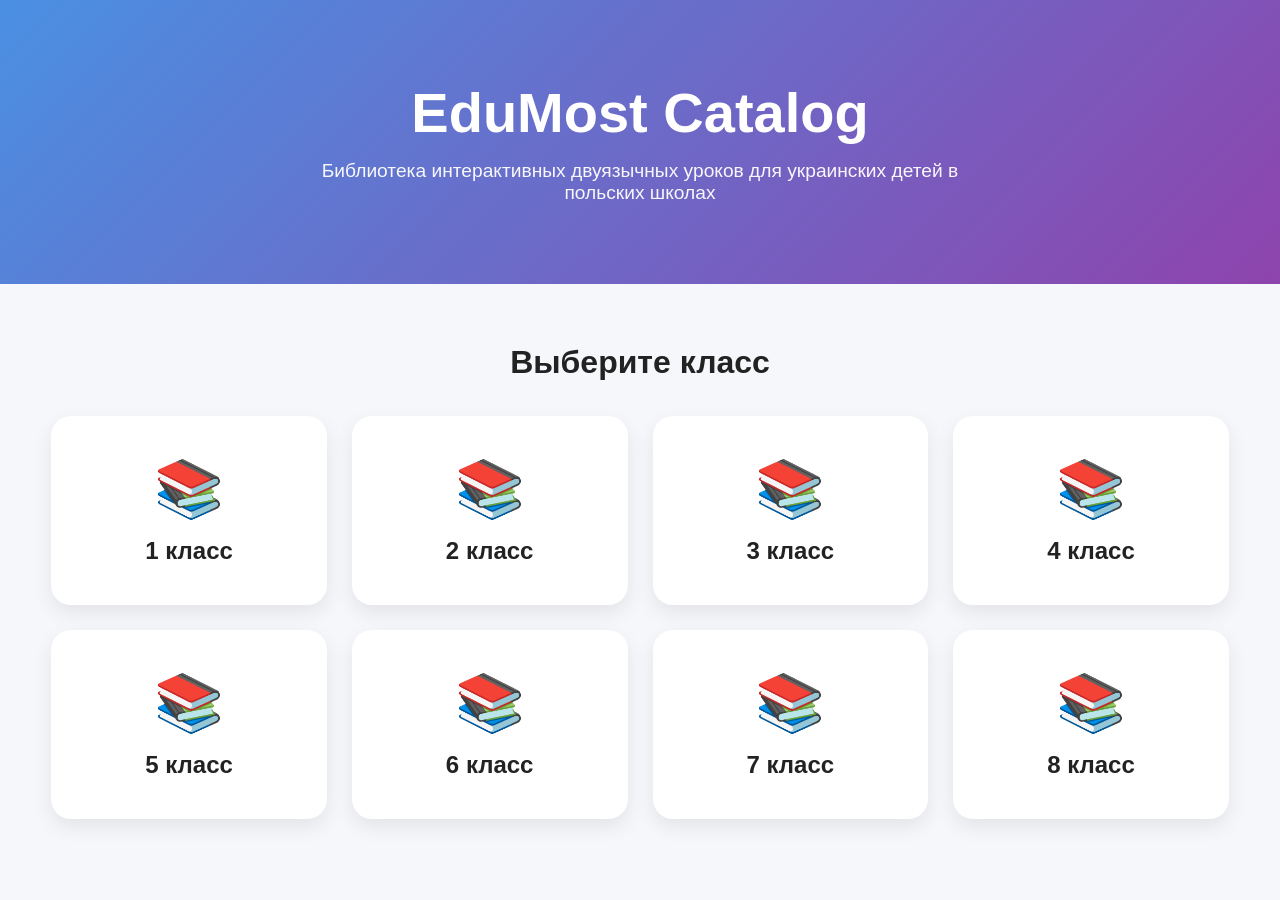
==== index.html @ 11999346 "first commit" ====
<!DOCTYPE html>
<html lang="ru">

<head>
    <meta charset="UTF-8">
    <meta name="viewport" content="width=device-width, initial-scale=1.0">
    <title>EduMost Catalog</title>

    <link rel="stylesheet" href="styles.css">
</head>

<body>

    <header class="hero">

        <h1>EduMost Catalog</h1>

        <p>
            Библиотека интерактивных двуязычных уроков
            для украинских детей в польских школах
        </p>

    </header>

    <main class="container">

        <section>

            <h2>Выберите класс</h2>

            <div class="classes-grid">

                <a href="subjects.html?class=1" class="class-card">
                    <span>📚</span>
                    <h3>1 класс</h3>
                </a>

                <a href="subjects.html?class=2" class="class-card">
                    <span>📚</span>
                    <h3>2 класс</h3>
                </a>

                <a href="subjects.html?class=3" class="class-card">
                    <span>📚</span>
                    <h3>3 класс</h3>
                </a>

                <a href="subjects.html?class=4" class="class-card">
                    <span>📚</span>
                    <h3>4 класс</h3>
                </a>

                <a href="subjects.html?class=5" class="class-card">
                    <span>📚</span>
                    <h3>5 класс</h3>
                </a>

                <a href="subjects.html?class=6" class="class-card">
                    <span>📚</span>
                    <h3>6 класс</h3>
                </a>

                <a href="subjects.html?class=7" class="class-card">
                    <span>📚</span>
                    <h3>7 класс</h3>
                </a>

                <a href="subjects.html?class=8" class="class-card">
                    <span>📚</span>
                    <h3>8 класс</h3>
                </a>

            </div>

        </section>

    </main>

</body>

</html>
---- styles.css ----
/* ==========================
   RESET
========================== */

* {
    margin: 0;
    padding: 0;
    box-sizing: border-box;
}

/* ==========================
   VARIABLES
========================== */

:root {

    --primary: #4A90E2;
    --secondary: #8E44AD;

    --bg: #f5f7fb;
    --card: #ffffff;

    --text: #222;
    --text-light: #666;

    --border: #e5e7eb;

    --shadow:
        0 8px 20px rgba(0, 0, 0, .08);

    --radius: 20px;
}

/* ==========================
   BODY
========================== */

body {

    font-family:
        Inter,
        Arial,
        sans-serif;

    background: var(--bg);

    color: var(--text);

    min-height: 100vh;
}

/* ==========================
   HERO
========================== */

.hero {

    background:
        linear-gradient(
            135deg,
            #4A90E2,
            #8E44AD
        );

    color: white;

    text-align: center;

    padding: 80px 20px;
}

.hero h1 {

    font-size: 3.5rem;

    margin-bottom: 15px;
}

.hero p {

    max-width: 700px;

    margin: 0 auto;

    font-size: 1.2rem;

    opacity: .95;
}

/* ==========================
   CONTAINER
========================== */

.container {

    width: min(1200px, 92%);

    margin: auto;

    padding: 60px 0;
}

/* ==========================
   TITLES
========================== */

h2 {

    text-align: center;

    margin-bottom: 35px;

    font-size: 2rem;
}

/* ==========================
   CLASSES GRID
========================== */

.classes-grid {

    display: grid;

    grid-template-columns:
        repeat(
            auto-fit,
            minmax(220px, 1fr)
        );

    gap: 25px;
}

/* ==========================
   CLASS CARD
========================== */

.class-card {

    background: white;

    border-radius: var(--radius);

    padding: 40px 20px;

    text-align: center;

    text-decoration: none;

    color: var(--text);

    box-shadow: var(--shadow);

    transition: .25s ease;
}

.class-card:hover {

    transform:
        translateY(-6px);

    box-shadow:
        0 15px 30px rgba(0,0,0,.12);
}

.class-card span {

    display: block;

    font-size: 3.5rem;

    margin-bottom: 15px;
}

.class-card h3 {

    font-size: 1.5rem;
}

/* ==========================
   FOOTER
========================== */

footer {

    text-align: center;

    padding: 40px 20px;

    color: var(--text-light);
}

/* ==========================
   MOBILE
========================== */

@media (max-width: 768px) {

    .hero {

        padding: 60px 20px;
    }

    .hero h1 {

        font-size: 2.2rem;
    }

    .hero p {

        font-size: 1rem;
    }

    h2 {

        font-size: 1.5rem;
    }

    .class-card {

        padding: 30px 15px;
    }

    .class-card span {

        font-size: 3rem;
    }

    .class-card h3 {

        font-size: 1.2rem;
    }
}

/*  */
.subjects-grid {

    display: grid;

    grid-template-columns:
        repeat(
            auto-fit,
            minmax(250px, 1fr)
        );

    gap: 25px;
}

.subject-card {

    background: white;

    border-radius: 20px;

    padding: 35px;

    text-align: center;

    text-decoration: none;

    color: #222;

    box-shadow:
        0 8px 20px rgba(0,0,0,.08);

    transition: .25s;
}

.subject-card:hover {

    transform:
        translateY(-5px);
}

.subject-card span {

    display: block;

    font-size: 3rem;

    margin-bottom: 15px;
}

.subject-card h3 {

    font-size: 1.3rem;
}

/*  lesson */


.lessons-table {

    width: 100%;

    border-collapse: collapse;

    background: white;

    border-radius: 20px;

    overflow: hidden;

    box-shadow:
        0 8px 20px rgba(0,0,0,.08);
}

.lessons-table th {

    background: #4A90E2;

    color: white;

    padding: 16px;

    text-align: left;
}

.lessons-table td {

    padding: 16px;

    border-bottom:
        1px solid #eee;
}

.lessons-table tr:hover {

    background: #f8faff;
}

.status {

    padding: 6px 12px;

    border-radius: 20px;

    font-size: 13px;

    font-weight: bold;
}

.status-READY {

    background: #e8f5e9;

    color: #2e7d32;
}

.status-PLAN {

    background: #fff3e0;

    color: #ef6c00;
}

.status-IN_PROGRESS {

    background: #e3f2fd;

    color: #1565c0;
}

.status-PUBLISHED {

    background: #f3e5f5;

    color: #7b1fa2;
}

/* кнопка в шапке */

.back-button {

    display: inline-block;

    margin-bottom: 30px;

    padding: 10px 18px;

    border-radius: 10px;

    background: rgba(255,255,255,.2);

    color: white;

    text-decoration: none;

    font-weight: 600;

    transition: .2s;
}

.back-button:hover {

    background: rgba(255,255,255,.3);
}

.breadcrumbs {

    width: min(1200px, 92%);

    margin: 30px auto;

    display: flex;

    gap: 15px;

    align-items: center;
}

.breadcrumbs a {

    text-decoration: none;

    color: #4A90E2;

    font-weight: 600;
}

.breadcrumbs a:hover {

    text-decoration: underline;
}
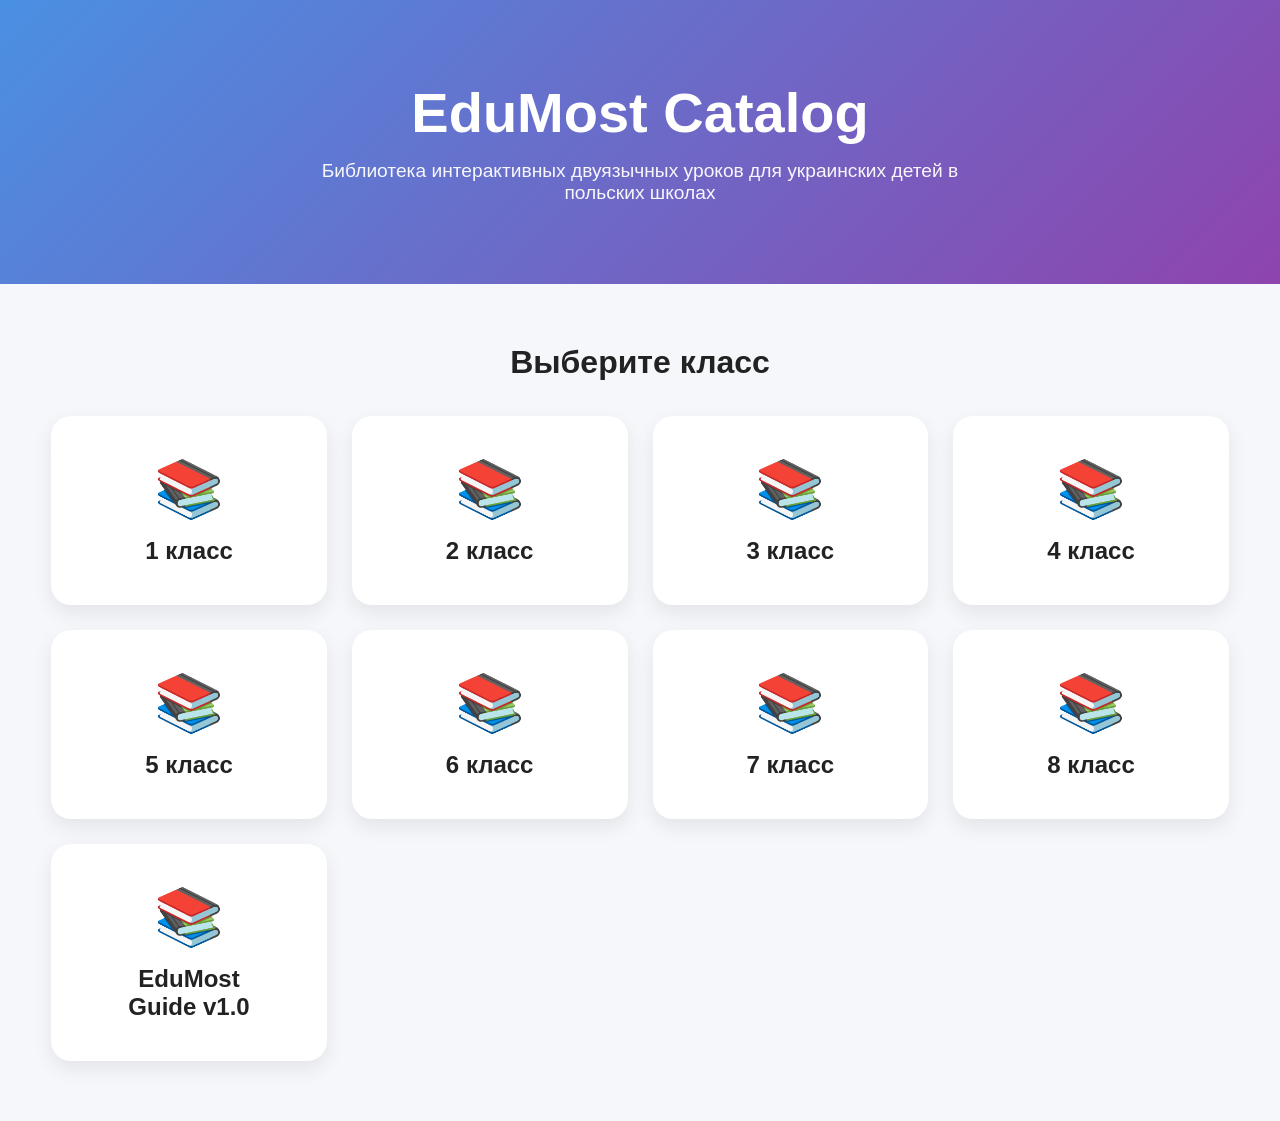
==== commit 3eda457d: "add guide" ====
--- a/index.html
+++ b/index.html
@@ -70,6 +70,10 @@
                     <span>📚</span>
                     <h3>8 класс</h3>
                 </a>
+                <a href=" https://edumost-pl.github.io/EDUMOST_GUIDE-v1.0/" class="class-card" target="_blank">
+                    <span>📚</span>
+                    <h3>EduMost <br>Guide v1.0</h3>
+                </a>
 
             </div>
 
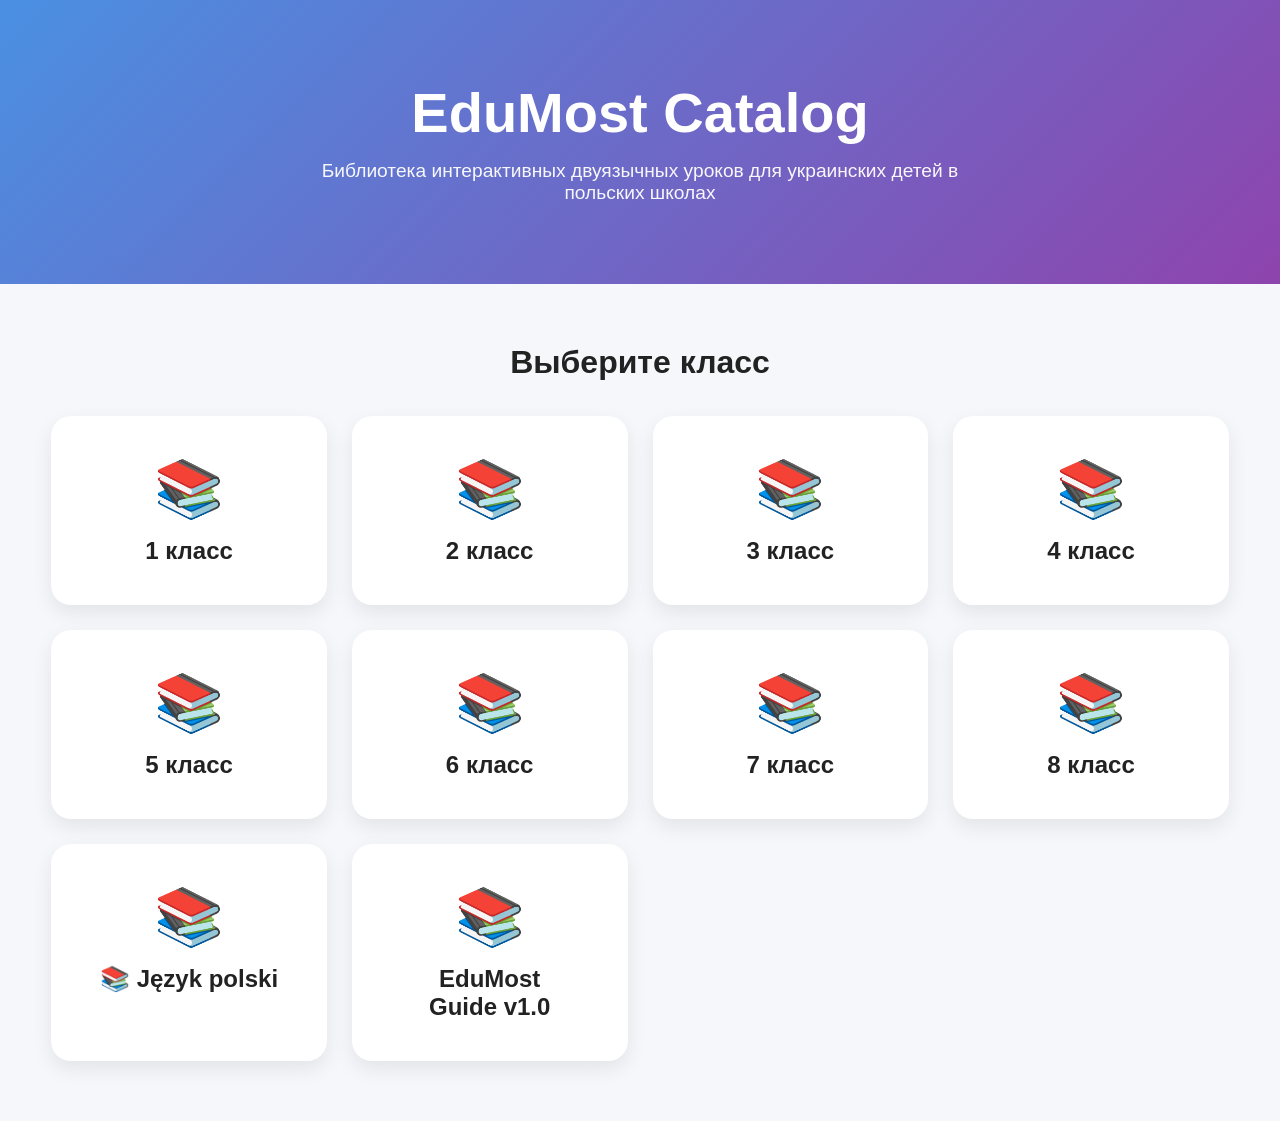
==== commit 693e449e: "new" ====
--- a/index.html
+++ b/index.html
@@ -70,6 +70,10 @@
                     <span>📚</span>
                     <h3>8 класс</h3>
                 </a>
+                <a href="subjects.html?class=ogolne" class="class-card">
+                    <span>📚</span>
+                    <h3>📚 Język polski</h3>
+                </a>
                 <a href=" https://edumost-pl.github.io/EDUMOST_GUIDE-v1.0/" class="class-card" target="_blank">
                     <span>📚</span>
                     <h3>EduMost <br>Guide v1.0</h3>
